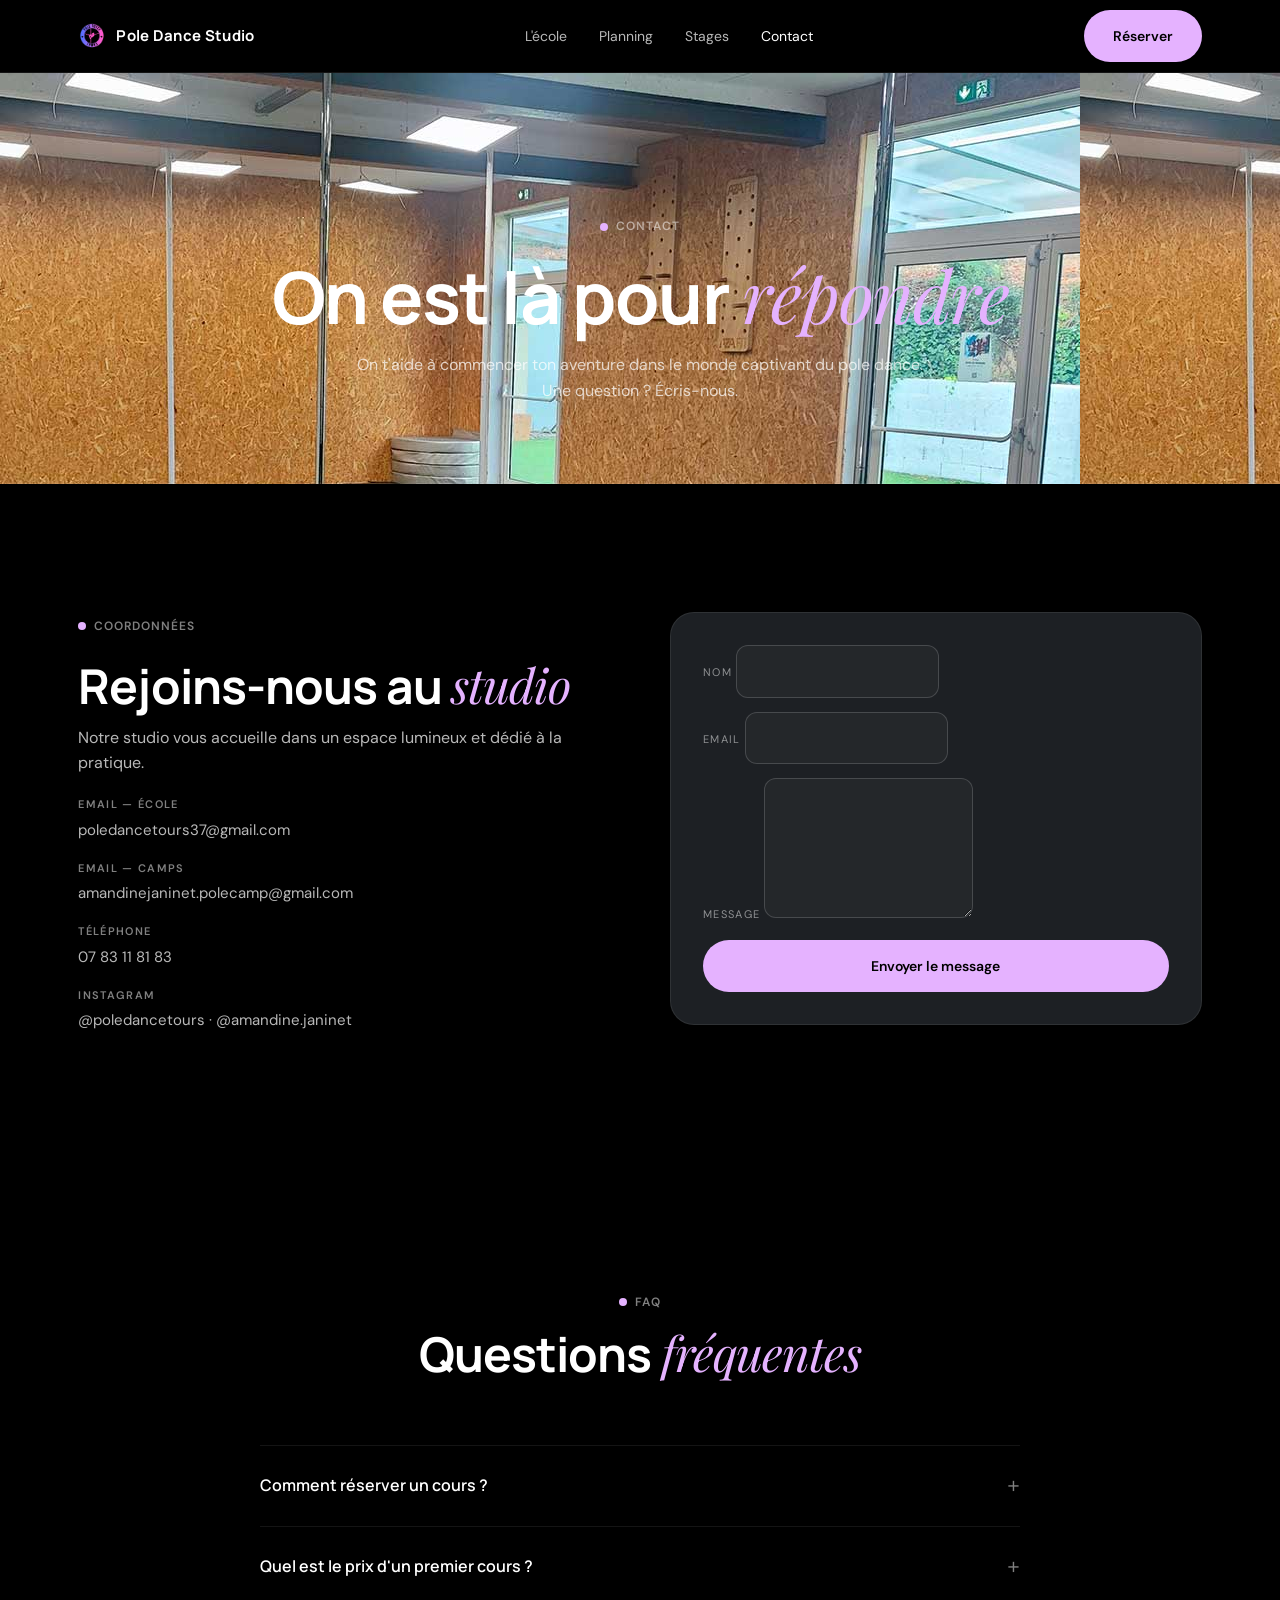
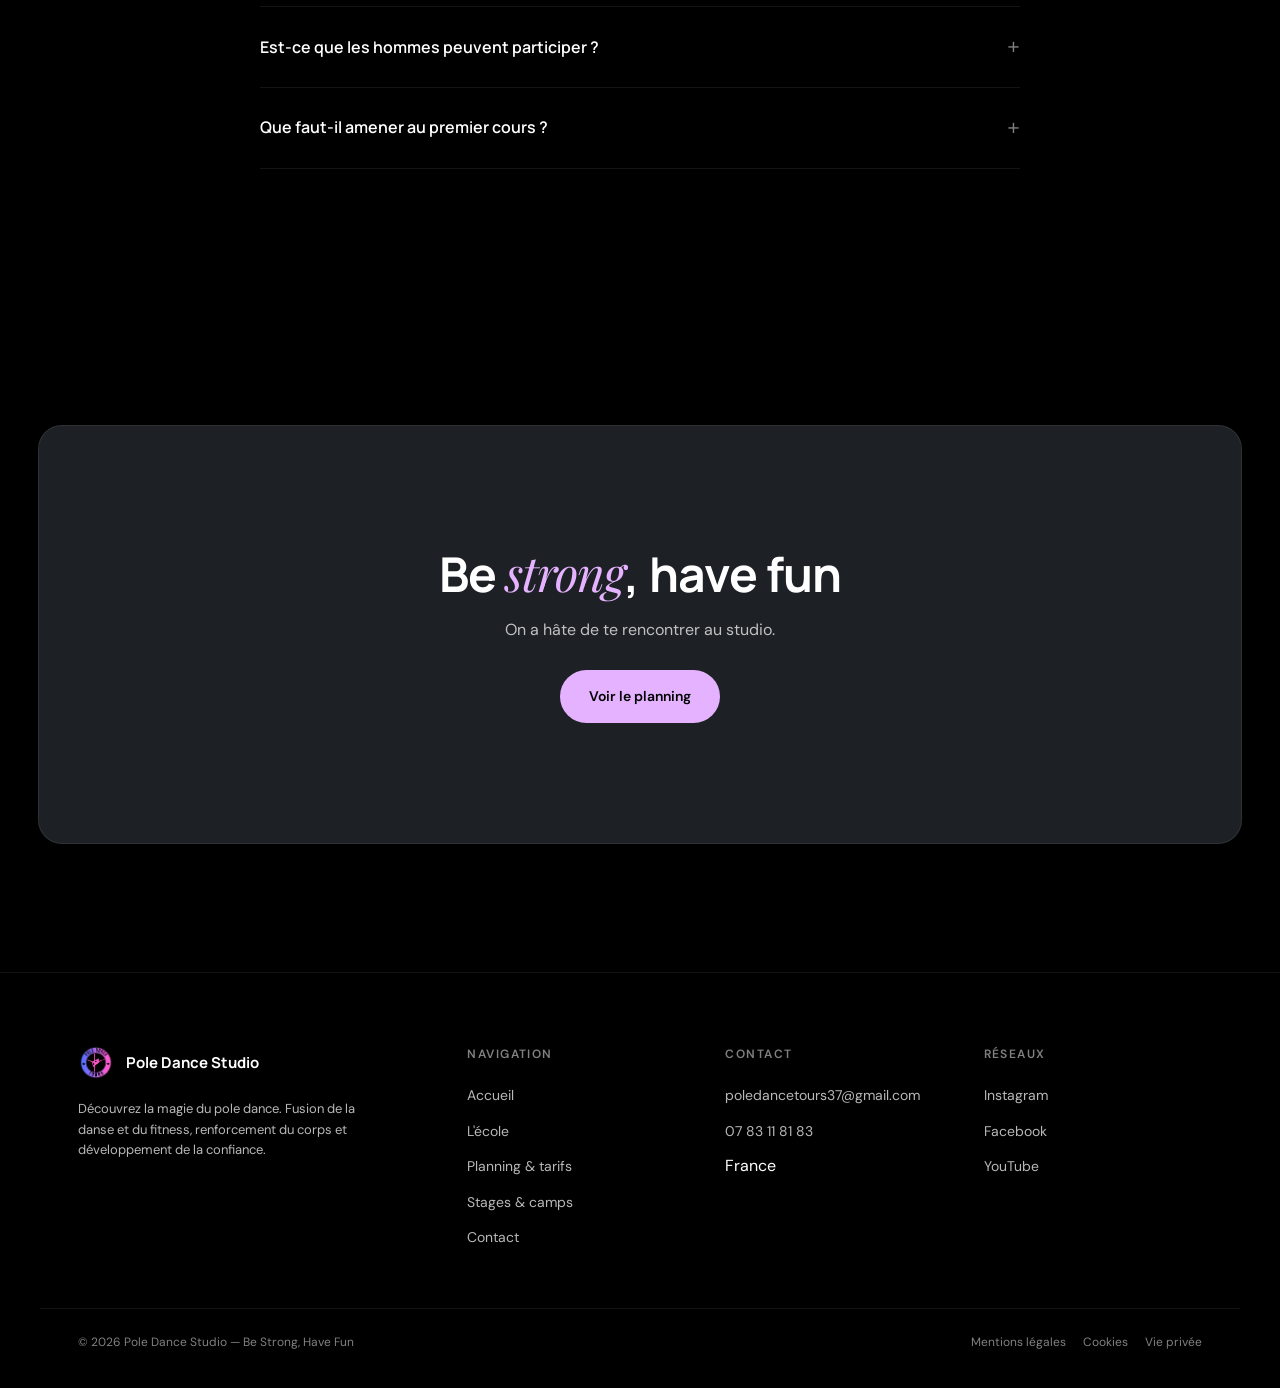
==== contact.html @ d52563ad "Maquette V2 Pole Dance Studio — structure template Pilates + palette sombre Structure et style inspi" ====
<!doctype html>
<html lang="fr">
<head>
  <meta charset="utf-8">
  <meta name="viewport" content="width=device-width, initial-scale=1">
  <title>Contact — Pole Dance Studio</title>
  <meta name="description" content="Contactez Pole Dance Studio : téléphone, email et formulaire pour commencer votre aventure pole dance.">
  <link rel="icon" href="assets/images/logo-square-300.png">
  <link rel="preconnect" href="https://fonts.googleapis.com">
  <link rel="preconnect" href="https://fonts.gstatic.com" crossorigin>
  <link rel="stylesheet" href="https://fonts.googleapis.com/css2?family=Manrope:wght@400;500;600;700;800&family=DM+Sans:ital,wght@0,400;0,500;0,700;1,400;1,700&family=Playfair+Display:ital,wght@0,400;0,700;1,400;1,700&display=swap">
  <link rel="stylesheet" href="assets/css/style.css">
</head>
<body>

  <div class="nav-wrap">
    <header class="nav">
      <a class="nav__logo" href="index.html">
        <img src="assets/images/logo-square-300.png" alt="" width="28" height="28">
        <span>Pole Dance Studio</span>
      </a>
      <nav class="nav__links" id="nav-links" aria-label="Navigation principale">
        <a href="ecole.html">L'école</a>
        <a href="planning.html">Planning</a>
        <a href="stages.html">Stages</a>
        <a href="contact.html" class="is-active">Contact</a>
      </nav>
      <div class="nav__cta">
        <a class="btn btn--primary" href="planning.html">Réserver</a>
        <button class="nav__burger" aria-label="Menu" aria-expanded="false" aria-controls="nav-links"><span aria-hidden="true"></span></button>
      </div>
    </header>
  </div>

  <!-- PAGE HERO -->
  <section class="page-hero" style="background-image: url('assets/images/studio-parc-beauregard.jpg')">
    <div class="page-hero__inner">
      <span class="eyebrow"><span class="dot" aria-hidden="true"></span> Contact</span>
      <h1>On est là pour <em>répondre</em></h1>
      <p>On t'aide à commencer ton aventure dans le monde captivant du pole dance. Une question ? Écris-nous.</p>
    </div>
  </section>

  <!-- CONTACT -->
  <section>
    <div class="container">
      <div class="contact-grid">
        <div class="contact-info">
          <span class="eyebrow"><span class="dot" aria-hidden="true"></span> Coordonnées</span>
          <h2 style="margin:20px 0 12px;">Rejoins-nous au <em>studio</em></h2>
          <p>Notre studio vous accueille dans un espace lumineux et dédié à la pratique.</p>
          <ul>
            <li>
              <div>
                <strong>Email — école</strong>
                <a href="mailto:poledancetours37@gmail.com">poledancetours37@gmail.com</a>
              </div>
            </li>
            <li>
              <div>
                <strong>Email — camps</strong>
                <a href="mailto:amandinejaninet.polecamp@gmail.com">amandinejaninet.polecamp@gmail.com</a>
              </div>
            </li>
            <li>
              <div>
                <strong>Téléphone</strong>
                <a href="tel:+33783118183">07 83 11 81 83</a>
              </div>
            </li>
            <li>
              <div>
                <strong>Instagram</strong>
                <a href="https://instagram.com/poledancetours" target="_blank" rel="noopener">@poledancetours</a> · <a href="https://instagram.com/amandine.janinet" target="_blank" rel="noopener">@amandine.janinet</a>
              </div>
            </li>
          </ul>
        </div>
        <form class="contact-form">
          <div>
            <label for="name">Nom</label>
            <input id="name" type="text" required>
          </div>
          <div>
            <label for="email">Email</label>
            <input id="email" type="email" required>
          </div>
          <div>
            <label for="message">Message</label>
            <textarea id="message" required></textarea>
          </div>
          <button type="submit" class="btn btn--primary">Envoyer le message</button>
        </form>
      </div>
    </div>
  </section>

  <!-- FAQ -->
  <section>
    <div class="container">
      <div class="section-head">
        <span class="eyebrow"><span class="dot" aria-hidden="true"></span> FAQ</span>
        <h2>Questions <em>fréquentes</em></h2>
      </div>
      <div class="faq-list">
        <div class="faq-item">
          <button class="faq-q">Comment réserver un cours ?</button>
          <div class="faq-a"><p>Les cours sont accessibles toute l'année sur réservation via notre plateforme en ligne. Crée un compte, choisis ton créneau et règle en ligne. Annulations 24h à l'avance.</p></div>
        </div>
        <div class="faq-item">
          <button class="faq-q">Quel est le prix d'un premier cours ?</button>
          <div class="faq-a"><p>Le premier cours est à 15 € — valable une seule fois. C'est le meilleur moyen de tester la pole dance avant de s'engager sur un abonnement.</p></div>
        </div>
        <div class="faq-item">
          <button class="faq-q">Est-ce que les hommes peuvent participer ?</button>
          <div class="faq-a"><p>Bien sûr ! La pole dance est ouverte à tous, indépendamment du genre, de l'âge ou du niveau sportif.</p></div>
        </div>
        <div class="faq-item">
          <button class="faq-q">Que faut-il amener au premier cours ?</button>
          <div class="faq-a"><p>Un short (pour l'adhérence à la barre), un t-shirt, une bouteille d'eau et de la motivation. Pas besoin d'équipement spécial.</p></div>
        </div>
      </div>
    </div>
  </section>

  <!-- CTA -->
  <section>
    <div class="cta-banner">
      <h2>Be <em>strong</em>, have fun</h2>
      <p>On a hâte de te rencontrer au studio.</p>
      <a class="btn btn--primary" href="planning.html">Voir le planning</a>
    </div>
  </section>

  <footer class="site-footer">
    <div class="footer-grid">
      <div class="footer__about">
        <div class="footer__brand">
          <img src="assets/images/logo-square-300.png" alt="" width="36" height="36" loading="lazy" decoding="async">
          <span>Pole Dance Studio</span>
        </div>
        <p>Découvrez la magie du pole dance. Fusion de la danse et du fitness, renforcement du corps et développement de la confiance.</p>
      </div>
      <div>
        <h4>Navigation</h4>
        <ul>
          <li><a href="index.html">Accueil</a></li>
          <li><a href="ecole.html">L'école</a></li>
          <li><a href="planning.html">Planning &amp; tarifs</a></li>
          <li><a href="stages.html">Stages &amp; camps</a></li>
          <li><a href="contact.html">Contact</a></li>
        </ul>
      </div>
      <div>
        <h4>Contact</h4>
        <ul>
          <li><a href="mailto:poledancetours37@gmail.com">poledancetours37@gmail.com</a></li>
          <li><a href="tel:+33783118183">07 83 11 81 83</a></li>
          <li>France</li>
        </ul>
      </div>
      <div>
        <h4>Réseaux</h4>
        <ul>
          <li><a href="https://instagram.com/poledancetours" target="_blank" rel="noopener">Instagram</a></li>
          <li><a href="#" target="_blank" rel="noopener">Facebook</a></li>
          <li><a href="#" target="_blank" rel="noopener">YouTube</a></li>
        </ul>
      </div>
    </div>
    <div class="footer__bottom">
      <span>© 2026 Pole Dance Studio — Be Strong, Have Fun</span>
      <div>
        <a href="#">Mentions légales</a>
        <a href="#">Cookies</a>
        <a href="#">Vie privée</a>
      </div>
    </div>
  </footer>

  <script src="assets/js/main.js"></script>
</body>
</html>
---- assets/css/style.css ----
/* ============================================================
   POLE DANCE STUDIO — V2
   Structure template Pilates (Framer) · Palette sombre V1
   Manrope display · DM Sans body · Playfair Display accents
   ============================================================ */

:root {
  /* Palette sombre V1 */
  --bg:             #000000;
  --surface-1:      #1d2024;
  --surface-2:      #13151a;
  --surface-3:      #272b31;
  --border:         rgba(255,255,255,0.08);
  --border-strong:  rgba(255,255,255,0.16);
  --text:           #ffffff;
  --text-muted:     rgba(255,255,255,0.72);
  --text-dim:       rgba(255,255,255,0.50);
  --accent:         #e5b2ff;
  --accent-hover:   #d08ef5;

  /* Typo */
  --font-display:   "Manrope", "DM Sans", system-ui, sans-serif;
  --font-body:      "DM Sans", system-ui, sans-serif;
  --font-accent:    "Playfair Display", Georgia, serif;

  /* Échelle */
  --h1:       clamp(2.5rem, 6vw, 4.5rem);
  --h2:       clamp(1.75rem, 4vw, 3rem);
  --h3:       1.25rem;
  --body:     1rem;
  --small:    0.875rem;
  --eyebrow:  0.75rem;

  /* Espacement */
  --section-y:  clamp(72px, 10vw, 140px);
  --container:  1200px;
  --gutter:     clamp(20px, 3vw, 40px);
  --radius:     24px;
  --radius-sm:  16px;
  --radius-xs:  12px;
  --radius-pill: 999px;
  --card-gap:   20px;
}

/* Reset */
*,*::before,*::after { box-sizing: border-box; }
html, body { margin:0; padding:0; background:var(--bg); color:var(--text); font-family:var(--font-body); font-size:16px; line-height:1.6; -webkit-font-smoothing:antialiased; overflow-x:hidden; }
img { max-width:100%; display:block; }
a { color:inherit; text-decoration:none; }
button { font:inherit; cursor:pointer; background:none; border:0; color:inherit; }
ul { list-style:none; padding:0; margin:0; }

/* ---------- Typo ---------- */
h1,h2,h3,h4 { font-family:var(--font-display); font-weight:700; letter-spacing:-0.02em; margin:0; color:var(--text); text-wrap:balance; }
h1 { font-size:var(--h1); line-height:1.05; }
h2 { font-size:var(--h2); line-height:1.1; }
h3 { font-size:var(--h3); line-height:1.3; }
p { color:var(--text-muted); margin:0 0 16px; }
em, .serif { font-family:var(--font-accent); font-style:italic; font-weight:400; color:var(--accent); }

/* ---------- Layout ---------- */
.container { max-width:var(--container); margin-inline:auto; padding-inline:var(--gutter); }
section { padding-block:var(--section-y); }

/* ---------- Buttons ---------- */
.btn {
  display:inline-flex; align-items:center; justify-content:center; gap:8px;
  padding:14px 28px; border-radius:var(--radius-pill); font-family:var(--font-body);
  font-size:var(--small); font-weight:600; min-height:48px; transition:all .25s ease;
  border:1px solid transparent; white-space:nowrap; cursor:pointer;
}
.btn--primary { background:var(--accent); color:#000; }
.btn--primary:hover { background:var(--accent-hover); transform:translateY(-1px); }
.btn--ghost { background:transparent; color:var(--text); border-color:var(--border-strong); }
.btn--ghost:hover { border-color:var(--text); background:rgba(255,255,255,.04); }
.btn--outline { background:transparent; color:var(--text); border:1px solid var(--text); }
.btn--outline:hover { background:var(--accent); color:#000; border-color:var(--accent); }

/* ---------- Eyebrow / badge ---------- */
.eyebrow {
  display:inline-flex; align-items:center; gap:8px;
  font-size:var(--eyebrow); font-weight:600; letter-spacing:.08em;
  text-transform:uppercase; color:var(--text-dim);
}
.eyebrow .dot { width:8px; height:8px; border-radius:50%; background:var(--accent); }

/* Star rating badge */
.stars { display:inline-flex; align-items:center; gap:6px; font-size:var(--small); color:var(--accent); }
.stars svg { width:18px; height:18px; fill:var(--accent); }
.stars span { color:var(--text-muted); font-size:13px; }

/* ---------- Header / Nav ---------- */
.nav-wrap {
  position:sticky; top:0; z-index:50;
  background:rgba(0,0,0,.7); backdrop-filter:blur(16px); -webkit-backdrop-filter:blur(16px);
  border-bottom:1px solid var(--border);
  padding-top:env(safe-area-inset-top);
}
.nav {
  max-width:var(--container); margin-inline:auto; padding:0 var(--gutter);
  height:72px; display:grid; grid-template-columns:auto 1fr auto;
  align-items:center; gap:24px;
}
.nav__logo { display:inline-flex; align-items:center; gap:10px; font-family:var(--font-display); font-weight:700; font-size:15px; letter-spacing:.02em; }
.nav__logo img { width:28px; height:28px; border-radius:8px; }
.nav__links { justify-self:center; display:flex; gap:32px; }
.nav__links a { font-size:14px; color:var(--text-muted); transition:color .2s; }
.nav__links a:hover,.nav__links a.is-active { color:var(--text); }
.nav__cta { justify-self:end; }
.nav__burger { display:none; width:44px; height:44px; border-radius:var(--radius-pill); border:1px solid var(--border-strong); align-items:center; justify-content:center; }
.nav__burger span,.nav__burger span::before,.nav__burger span::after { content:""; display:block; width:18px; height:2px; background:#fff; position:relative; }
.nav__burger span::before { position:absolute; top:-6px; }
.nav__burger span::after  { position:absolute; top:6px; }

/* ---------- Hero ---------- */
.hero { text-align:center; padding:clamp(48px,8vw,100px) var(--gutter) 0; }
.hero__badge { margin-bottom:20px; }
.hero h1 { max-width:16ch; margin:0 auto 18px; }
.hero h1 em { display:inline; }
.hero__lead { max-width:48ch; margin:0 auto 28px; font-size:1.05rem; color:var(--text-muted); }
.hero__images {
  display:grid; grid-template-columns:repeat(4,1fr); gap:var(--card-gap);
  max-width:var(--container); margin:clamp(32px,5vw,64px) auto 0; padding-inline:var(--gutter);
}
.hero__img {
  border-radius:var(--radius); overflow:hidden; border:1px solid var(--border);
  aspect-ratio:4/3;
}
.hero__img img { width:100%; height:100%; object-fit:cover; }

/* ---------- Section head (centered) ---------- */
.section-head { text-align:center; max-width:640px; margin:0 auto clamp(36px,5vw,64px); }
.section-head .eyebrow { margin-bottom:14px; }
.section-head h2 { margin-bottom:12px; }
.section-head p { margin-bottom:0; }

/* ---------- Instructors (3 cards) ---------- */
.instructors { display:grid; grid-template-columns:repeat(3,1fr); gap:var(--card-gap); }
.instructor-card {
  background:var(--surface-1); border:1px solid var(--border); border-radius:var(--radius);
  overflow:hidden; transition:border-color .3s, transform .3s;
}
.instructor-card:hover { border-color:var(--border-strong); transform:translateY(-4px); }
.instructor-card__img { aspect-ratio:4/5; background:var(--surface-2) center/cover no-repeat; }
.instructor-card__img img { width:100%; height:100%; object-fit:cover; }
.instructor-card__body { padding:24px; }
.instructor-card h3 { margin-bottom:4px; }
.instructor-card .role { font-size:13px; color:var(--text-dim); letter-spacing:.06em; text-transform:uppercase; }
.instructor-card p { margin-top:12px; font-size:var(--small); }

/* ---------- Class types (2x2 grid) ---------- */
.classes-grid { display:grid; grid-template-columns:repeat(2,1fr); gap:var(--card-gap); }
.class-card {
  display:grid; grid-template-columns:1fr 1fr; gap:0;
  background:var(--surface-1); border:1px solid var(--border); border-radius:var(--radius);
  overflow:hidden; transition:border-color .3s, transform .3s;
}
.class-card:hover { border-color:var(--border-strong); transform:translateY(-3px); }
.class-card__img { aspect-ratio:1/1; }
.class-card__img img { width:100%; height:100%; object-fit:cover; }
.class-card__body { padding:28px; display:flex; flex-direction:column; justify-content:center; gap:10px; }
.class-card h3 { font-size:1.15rem; }
.class-card p { font-size:var(--small); margin:0; }

/* ---------- Schedule (table) ---------- */
.schedule-table {
  width:100%; border-collapse:separate; border-spacing:0;
  background:var(--surface-1); border:1px solid var(--border); border-radius:var(--radius);
  overflow:hidden;
}
.schedule-table thead th {
  padding:18px 16px; font-family:var(--font-display); font-weight:600; font-size:13px;
  letter-spacing:.08em; text-transform:uppercase; color:var(--text-dim);
  border-bottom:1px solid var(--border); text-align:left;
}
.schedule-table tbody td {
  padding:18px 16px; font-size:var(--small); color:var(--text-muted);
  border-bottom:1px solid var(--border); vertical-align:top;
}
.schedule-table tbody tr:last-child td { border-bottom:0; }
.schedule-table .class-name { font-weight:600; color:var(--text); display:block; margin-bottom:2px; }
.schedule-table .class-meta { font-size:12px; color:var(--text-dim); }

/* ---------- Pricing (3 cards) ---------- */
.pricing-grid { display:grid; grid-template-columns:repeat(3,1fr); gap:var(--card-gap); }
.price-card {
  background:var(--surface-1); border:1px solid var(--border); border-radius:var(--radius);
  padding:36px 28px; display:flex; flex-direction:column; gap:16px;
  transition:border-color .3s, transform .3s;
}
.price-card:hover { border-color:var(--border-strong); transform:translateY(-3px); }
.price-card--featured { border-color:var(--accent); background:linear-gradient(180deg, rgba(229,178,255,.1), var(--surface-1)); }
.price-card__badge {
  display:inline-block; padding:4px 12px; border-radius:var(--radius-pill);
  background:var(--accent); color:#000; font-size:11px; font-weight:700;
  letter-spacing:.06em; text-transform:uppercase; align-self:flex-start;
}
.price-card__label { font-size:12px; letter-spacing:.1em; text-transform:uppercase; color:var(--text-dim); }
.price-card h3 { font-size:1.15rem; }
.price-card__price { font-family:var(--font-display); font-size:clamp(2.5rem,5vw,3.5rem); font-weight:700; line-height:1; letter-spacing:-.02em; }
.price-card__price small { font-size:.4em; color:var(--text-dim); font-weight:400; vertical-align:baseline; margin-left:4px; }
.price-card p { font-size:var(--small); margin:0; }

/* ---------- Testimonials (horizontal scroll) ---------- */
.testimonials-track {
  display:flex; gap:var(--card-gap); overflow-x:auto; scroll-snap-type:x mandatory;
  padding-bottom:12px; -webkit-overflow-scrolling:touch; scrollbar-width:none;
}
.testimonials-track::-webkit-scrollbar { display:none; }
.testimonial {
  flex:0 0 clamp(300px,38vw,420px); scroll-snap-align:start;
  background:var(--surface-1); border:1px solid var(--border); border-radius:var(--radius);
  padding:32px; display:flex; flex-direction:column; gap:20px;
}
.testimonial__stars { color:var(--accent); font-size:18px; letter-spacing:2px; }
.testimonial__quote { font-size:var(--small); line-height:1.65; color:var(--text); flex:1; }
.testimonial__author { display:flex; align-items:center; gap:12px; padding-top:16px; border-top:1px solid var(--border); }
.testimonial__avatar { width:44px; height:44px; border-radius:50%; background:var(--surface-2); border:1px solid var(--border); display:flex; align-items:center; justify-content:center; font-family:var(--font-body); font-weight:700; font-style:italic; color:var(--accent); font-size:16px; flex-shrink:0; }
.testimonial__name { font-weight:600; font-size:14px; }
.testimonial__role { font-size:12px; color:var(--text-dim); }

/* ---------- Studio features (3-col) ---------- */
.studio-grid { display:grid; grid-template-columns:repeat(3,1fr); gap:var(--card-gap); }
.studio-card {
  background:var(--surface-1); border:1px solid var(--border); border-radius:var(--radius);
  overflow:hidden; transition:border-color .3s, transform .3s;
}
.studio-card:hover { border-color:var(--border-strong); transform:translateY(-3px); }
.studio-card__img { aspect-ratio:16/10; }
.studio-card__img img { width:100%; height:100%; object-fit:cover; }
.studio-card__body { padding:24px; }
.studio-card h3 { margin-bottom:8px; }
.studio-card p { font-size:var(--small); margin:0; }

/* ---------- FAQ accordion ---------- */
.faq-list { max-width:760px; margin-inline:auto; display:grid; gap:0; }
.faq-item { border-bottom:1px solid var(--border); }
.faq-item:first-child { border-top:1px solid var(--border); }
.faq-q {
  width:100%; display:flex; justify-content:space-between; align-items:center; gap:16px;
  padding:22px 0; font-family:var(--font-display); font-weight:600; font-size:1rem;
  color:var(--text); text-align:left; cursor:pointer; background:transparent; border:0;
}
.faq-q::after { content:"+"; font-size:1.4rem; font-weight:400; color:var(--text-dim); transition:transform .3s; flex-shrink:0; }
.faq-item.is-open .faq-q::after { content:"−"; }
.faq-a {
  max-height:0; overflow:hidden; transition:max-height .35s ease, padding .35s ease;
  padding:0 0;
}
.faq-a p { font-size:var(--small); color:var(--text-muted); padding-bottom:22px; margin:0; }
.faq-item.is-open .faq-a { max-height:300px; }

/* ---------- CTA banner ---------- */
.cta-banner {
  text-align:center; padding:clamp(64px,10vw,120px) var(--gutter);
  background:var(--surface-1); border-radius:var(--radius); border:1px solid var(--border);
  margin-inline:var(--gutter);
}
.cta-banner h2 { margin-bottom:16px; }
.cta-banner p { max-width:48ch; margin:0 auto 28px; }

/* ---------- Footer ---------- */
.site-footer { border-top:1px solid var(--border); padding:72px 0 36px; background:var(--bg); }
.footer-grid {
  max-width:var(--container); margin-inline:auto; padding-inline:var(--gutter);
  display:grid; grid-template-columns:1.6fr repeat(3,1fr); gap:40px; margin-bottom:48px;
}
.footer-grid h4 { font-family:var(--font-body); font-size:12px; font-weight:600; letter-spacing:.12em; text-transform:uppercase; color:var(--text-dim); margin:0 0 18px; }
.footer-grid li { margin-bottom:10px; }
.footer-grid a { font-size:14px; color:var(--text-muted); }
.footer-grid a:hover { color:var(--accent); }
.footer__brand { display:flex; align-items:center; gap:12px; margin-bottom:18px; font-family:var(--font-display); font-weight:700; font-size:15px; }
.footer__brand img { width:36px; height:36px; border-radius:10px; }
.footer__about p { font-size:13px; max-width:34ch; }
.footer__bottom {
  max-width:var(--container); margin-inline:auto; padding:24px var(--gutter) 0;
  border-top:1px solid var(--border); display:flex; justify-content:space-between;
  font-size:12px; color:var(--text-dim); flex-wrap:wrap; gap:12px;
}
.footer__bottom a { color:var(--text-dim); margin-left:14px; }
.footer__bottom a:hover { color:var(--text); }

/* ---------- Page hero (inner pages) ---------- */
.page-hero {
  text-align:center; padding:140px var(--gutter) 80px;
  border-bottom:1px solid var(--border);
  background:radial-gradient(ellipse 60% 50% at 50% 0%, rgba(229,178,255,.12), transparent 70%), var(--bg);
}
.page-hero .eyebrow { margin-bottom:20px; }
.page-hero h1 { max-width:18ch; margin:0 auto 18px; }
.page-hero p { max-width:52ch; margin:0 auto; }

/* ---------- Split (2-col text+image) ---------- */
.split { display:grid; grid-template-columns:1fr 1fr; gap:clamp(32px,5vw,72px); align-items:center; }
.split__visual { border-radius:var(--radius); overflow:hidden; border:1px solid var(--border); aspect-ratio:3/4; }
.split__visual img { width:100%; height:100%; object-fit:cover; }
.split__content .eyebrow { margin-bottom:16px; }
.split__content h2 { margin-bottom:20px; }
.split__content p { margin-bottom:14px; }

.chip-list { display:flex; flex-wrap:wrap; gap:8px; margin:24px 0 28px; }
.chip { padding:8px 16px; border:1px solid var(--border-strong); border-radius:var(--radius-pill); font-size:13px; color:var(--text-muted); }

/* ---------- Contact ---------- */
.contact-grid { display:grid; grid-template-columns:1fr 1fr; gap:clamp(32px,5vw,60px); align-items:start; }
.contact-info ul { display:grid; gap:18px; margin-top:20px; }
.contact-info li { font-size:15px; color:var(--text-muted); }
.contact-info strong { display:block; font-size:11px; letter-spacing:.12em; text-transform:uppercase; color:var(--text-dim); margin-bottom:4px; font-weight:600; }
.contact-form { display:grid; gap:14px; background:var(--surface-1); border:1px solid var(--border); border-radius:var(--radius); padding:32px; }
.contact-form label { font-size:11px; letter-spacing:.12em; text-transform:uppercase; color:var(--text-dim); }
.contact-form input,.contact-form textarea { background:rgba(255,255,255,.03); border:1px solid var(--border-strong); border-radius:var(--radius-xs); padding:14px 16px; color:#fff; font:inherit; font-size:14px; outline:none; transition:border-color .2s; min-height:48px; }
.contact-form textarea { min-height:140px; resize:vertical; }
.contact-form input:focus,.contact-form textarea:focus { border-color:var(--accent); }

/* ---------- News tiles ---------- */
.news-grid { display:grid; grid-template-columns:repeat(3,1fr); gap:14px; }
.news-tile { aspect-ratio:1; background:var(--surface-1) center/cover no-repeat; border:1px solid var(--border); border-radius:var(--radius-sm); transition:transform .3s; }
.news-tile:hover { transform:scale(1.02); }

/* ---------- Stages panels ---------- */
.panels { display:grid; grid-template-columns:1fr 1fr; gap:var(--card-gap); }
.panel { background:var(--surface-1); border:1px solid var(--border); border-radius:var(--radius); padding:40px; min-height:460px; display:flex; flex-direction:column; gap:16px; }
.panel h2 { font-size:clamp(1.5rem,2.8vw,2.25rem); }
.panel--image { background-size:cover; background-position:center; position:relative; isolation:isolate; justify-content:flex-end; }
.panel--image::before { content:""; position:absolute; inset:0; background:linear-gradient(180deg,rgba(0,0,0,.3) 0%,rgba(0,0,0,.55) 45%,rgba(0,0,0,.95) 80%); z-index:-1; }

/* ---------- Schedule image block ---------- */
.schedule-img { border:1px solid var(--border); border-radius:var(--radius); overflow:hidden; background:var(--surface-1); }
.schedule-img img { width:100%; display:block; }

/* ---------- Accessibility ---------- */
:focus-visible { outline:2px solid var(--accent); outline-offset:3px; border-radius:4px; }
.btn:focus-visible { outline-offset:3px; }
@media (prefers-reduced-motion:reduce) {
  *,*::before,*::after { animation-duration:.01ms!important; animation-iteration-count:1!important; transition-duration:.01ms!important; }
}

/* ---------- Responsive ---------- */
@media (max-width:1200px) {
  .hero__images { grid-template-columns:repeat(2,1fr); }
  .instructors,.studio-grid { grid-template-columns:repeat(2,1fr); }
  .pricing-grid { grid-template-columns:repeat(2,1fr); }
  .footer-grid { grid-template-columns:1fr 1fr; }
}
@media (max-width:900px) {
  .nav__links { display:none; position:fixed; top:72px; left:12px; right:12px; flex-direction:column; padding:18px; background:rgba(0,0,0,.95); backdrop-filter:blur(14px); border:1px solid var(--border); border-radius:18px; z-index:40; gap:4px; }
  .nav__links.is-open { display:flex; }
  .nav__links a { text-align:center; padding:12px; }
  .nav__burger { display:inline-flex; }
  .nav__cta .btn { display:none; }
  .nav { grid-template-columns:auto 1fr; height:64px; }
  .split,.contact-grid,.panels { grid-template-columns:1fr; }
  .classes-grid { grid-template-columns:1fr; }
  .class-card { grid-template-columns:1fr 1fr; }
  .hero__images { grid-template-columns:repeat(2,1fr); }
  .schedule-table { font-size:13px; }
  .schedule-table thead th,.schedule-table tbody td { padding:14px 10px; }
}
@media (max-width:640px) {
  .hero__images { grid-template-columns:1fr 1fr; }
  .hero__images .hero__img:nth-child(n+3) { display:none; }
  .instructors,.studio-grid,.pricing-grid,.news-grid { grid-template-columns:1fr; }
  .class-card { grid-template-columns:1fr; }
  .class-card__img { aspect-ratio:16/9; }
  .footer-grid { grid-template-columns:1fr; }
  .footer__bottom { flex-direction:column; }
  .testimonial { flex:0 0 85vw; }
  .schedule-table { display:block; overflow-x:auto; }
  .cta-banner { margin-inline:0; border-radius:0; }
  .panel { padding:28px; min-height:380px; }
}
@media (max-width:480px) {
  .hero__images { grid-template-columns:1fr; }
  .hero__images .hero__img:nth-child(n+2) { display:none; }
}
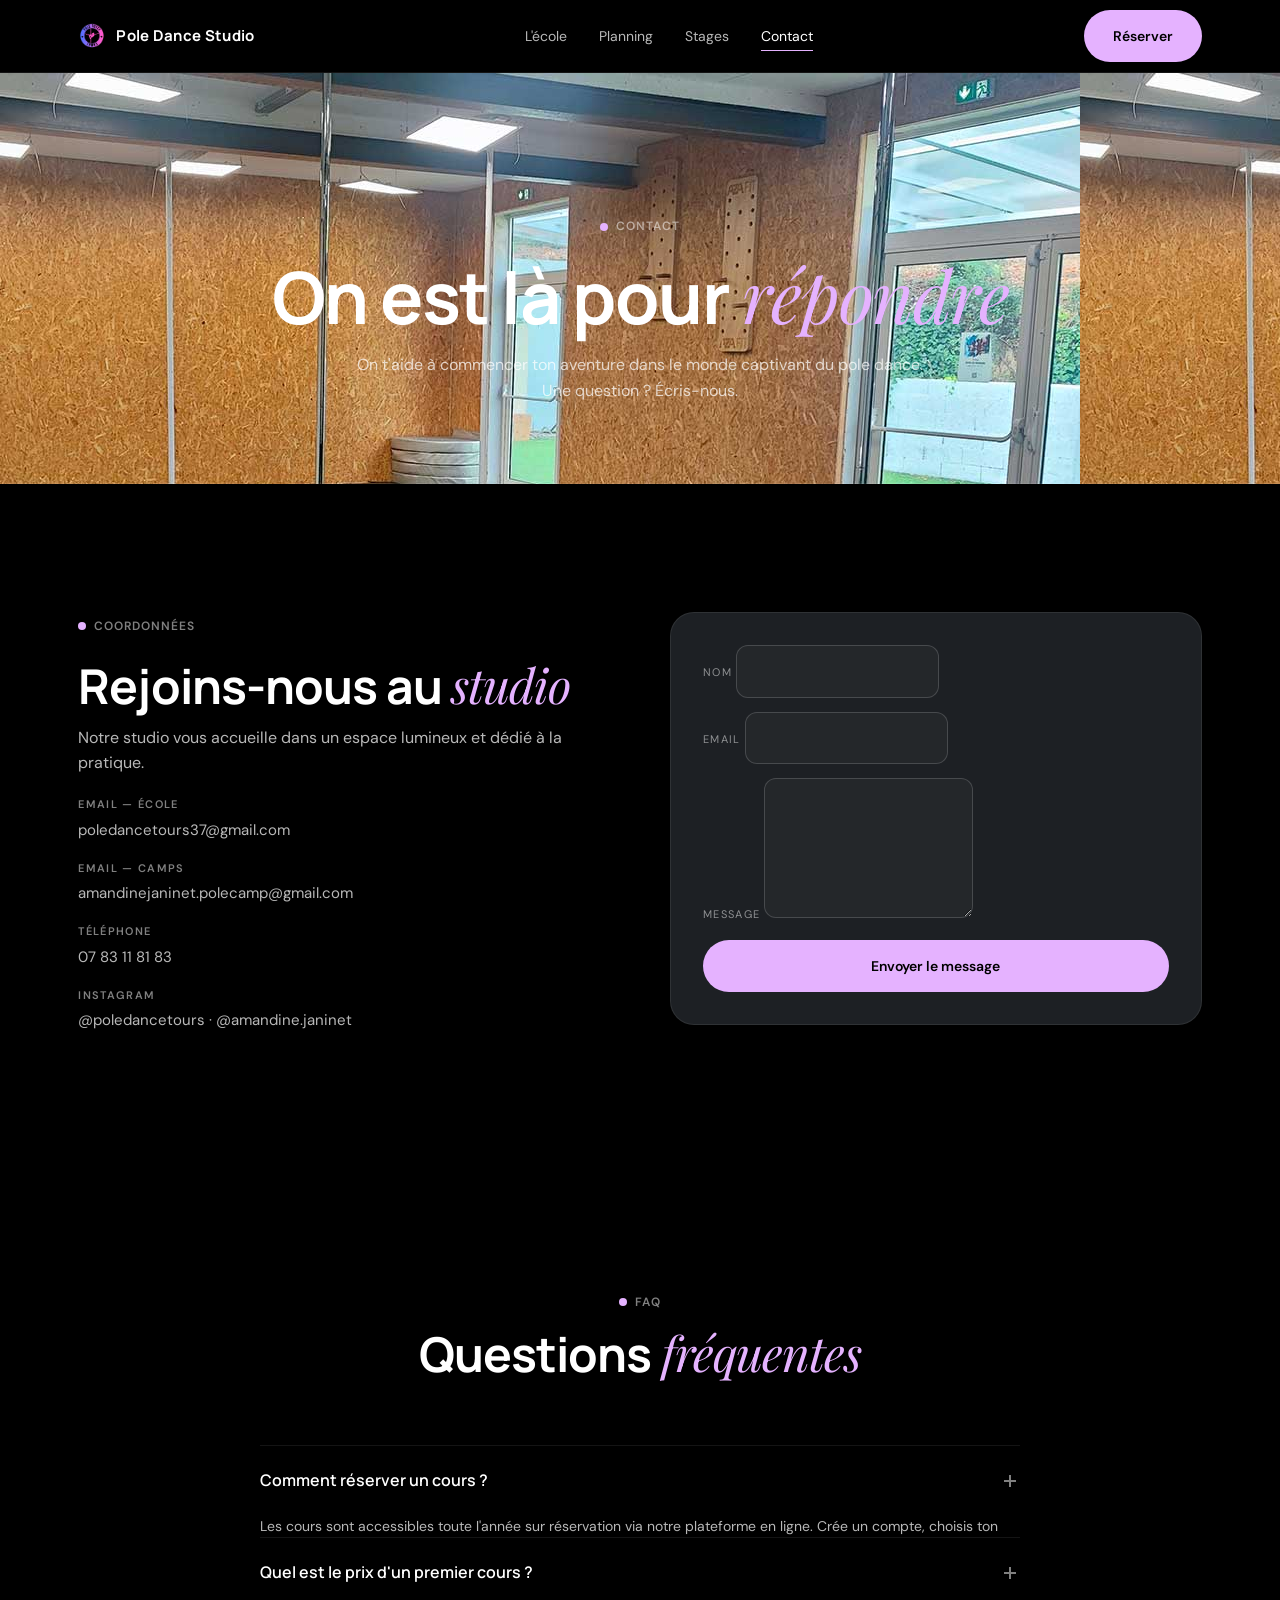
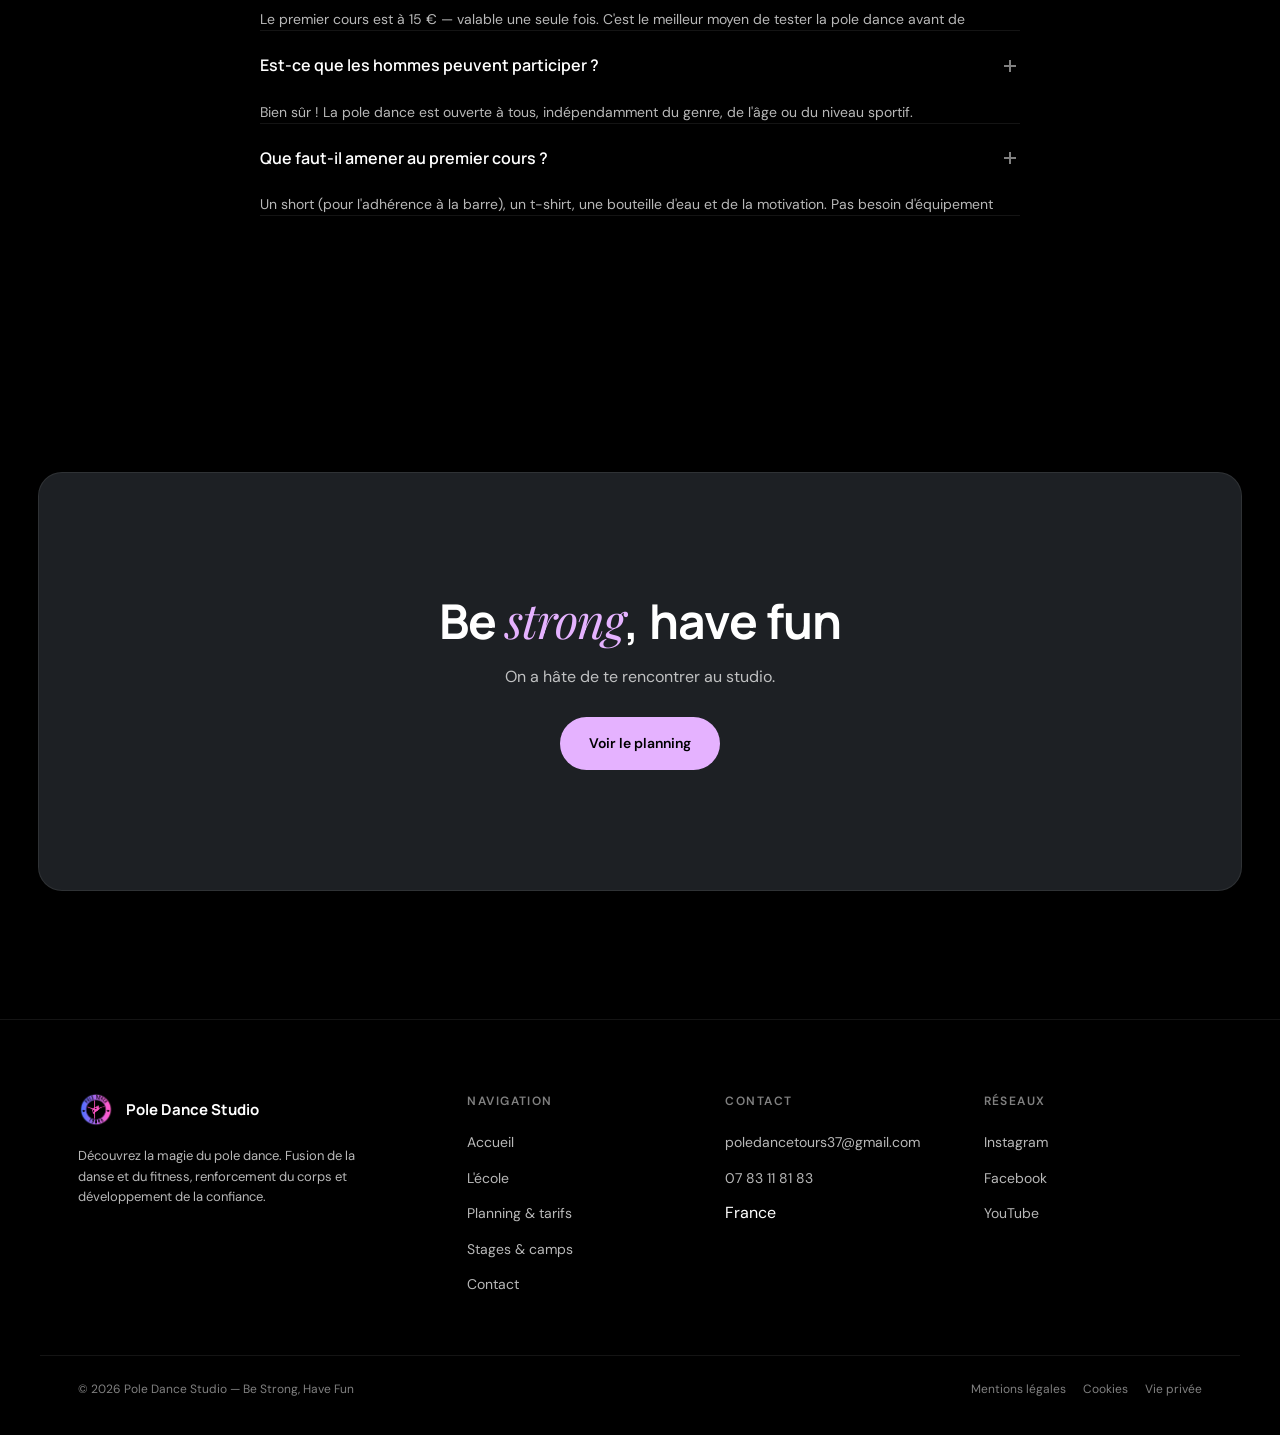
==== commit f84e34ee: "feat: ameliorations maquette v2 — animations, hero 3 images, planning table, studio gallery, map Sel" ====
--- a/contact.html
+++ b/contact.html
@@ -35,9 +35,9 @@
   <!-- PAGE HERO -->
   <section class="page-hero" style="background-image: url('assets/images/studio-parc-beauregard.jpg')">
     <div class="page-hero__inner">
-      <span class="eyebrow"><span class="dot" aria-hidden="true"></span> Contact</span>
-      <h1>On est là pour <em>répondre</em></h1>
-      <p>On t'aide à commencer ton aventure dans le monde captivant du pole dance. Une question ? Écris-nous.</p>
+      <span class="eyebrow" data-reveal="fade-up"><span class="dot" aria-hidden="true"></span> Contact</span>
+      <h1 data-reveal="fade-up" data-reveal-delay="80">On est là pour <em>répondre</em></h1>
+      <p data-reveal="fade-up" data-reveal-delay="160">On t'aide à commencer ton aventure dans le monde captivant du pole dance. Une question ? Écris-nous.</p>
     </div>
   </section>
 
@@ -45,7 +45,7 @@
   <section>
     <div class="container">
       <div class="contact-grid">
-        <div class="contact-info">
+        <div class="contact-info" data-reveal="slide-left">
           <span class="eyebrow"><span class="dot" aria-hidden="true"></span> Coordonnées</span>
           <h2 style="margin:20px 0 12px;">Rejoins-nous au <em>studio</em></h2>
           <p>Notre studio vous accueille dans un espace lumineux et dédié à la pratique.</p>
@@ -76,7 +76,7 @@
             </li>
           </ul>
         </div>
-        <form class="contact-form">
+        <form class="contact-form" data-reveal="slide-right">
           <div>
             <label for="name">Nom</label>
             <input id="name" type="text" required>
@@ -99,23 +99,23 @@
   <section>
     <div class="container">
       <div class="section-head">
-        <span class="eyebrow"><span class="dot" aria-hidden="true"></span> FAQ</span>
-        <h2>Questions <em>fréquentes</em></h2>
+        <span class="eyebrow" data-reveal="fade-up"><span class="dot" aria-hidden="true"></span> FAQ</span>
+        <h2 data-reveal="fade-up" data-reveal-delay="80">Questions <em>fréquentes</em></h2>
       </div>
       <div class="faq-list">
-        <div class="faq-item">
+        <div class="faq-item" data-reveal="fade-up">
           <button class="faq-q">Comment réserver un cours ?</button>
           <div class="faq-a"><p>Les cours sont accessibles toute l'année sur réservation via notre plateforme en ligne. Crée un compte, choisis ton créneau et règle en ligne. Annulations 24h à l'avance.</p></div>
         </div>
-        <div class="faq-item">
+        <div class="faq-item" data-reveal="fade-up" data-reveal-delay="50">
           <button class="faq-q">Quel est le prix d'un premier cours ?</button>
           <div class="faq-a"><p>Le premier cours est à 15 € — valable une seule fois. C'est le meilleur moyen de tester la pole dance avant de s'engager sur un abonnement.</p></div>
         </div>
-        <div class="faq-item">
+        <div class="faq-item" data-reveal="fade-up" data-reveal-delay="100">
           <button class="faq-q">Est-ce que les hommes peuvent participer ?</button>
           <div class="faq-a"><p>Bien sûr ! La pole dance est ouverte à tous, indépendamment du genre, de l'âge ou du niveau sportif.</p></div>
         </div>
-        <div class="faq-item">
+        <div class="faq-item" data-reveal="fade-up" data-reveal-delay="150">
           <button class="faq-q">Que faut-il amener au premier cours ?</button>
           <div class="faq-a"><p>Un short (pour l'adhérence à la barre), un t-shirt, une bouteille d'eau et de la motivation. Pas besoin d'équipement spécial.</p></div>
         </div>
@@ -125,14 +125,14 @@
 
   <!-- CTA -->
   <section>
-    <div class="cta-banner">
+    <div class="cta-banner" data-reveal="fade-up">
       <h2>Be <em>strong</em>, have fun</h2>
       <p>On a hâte de te rencontrer au studio.</p>
       <a class="btn btn--primary" href="planning.html">Voir le planning</a>
     </div>
   </section>
 
-  <footer class="site-footer">
+  <footer class="site-footer" data-reveal="fade-in">
     <div class="footer-grid">
       <div class="footer__about">
         <div class="footer__brand">
--- a/assets/css/style.css
+++ b/assets/css/style.css
@@ -112,21 +112,37 @@
 .nav__burger span::before { position:absolute; top:-6px; }
 .nav__burger span::after  { position:absolute; top:6px; }
 
+/* ---------- Nav link underline ---------- */
+.nav__links a { position:relative; }
+.nav__links a::after {
+  content:""; position:absolute; left:0; bottom:-4px; width:0; height:1.5px;
+  background:var(--accent); transition:width .25s ease;
+}
+.nav__links a:hover::after, .nav__links a.is-active::after { width:100%; }
+
+/* Nav shrink on scroll */
+.nav-wrap.is-scrolled { background:rgba(0,0,0,.88); }
+.nav-wrap.is-scrolled .nav { height:56px; }
+
 /* ---------- Hero ---------- */
 .hero { text-align:center; padding:clamp(48px,8vw,100px) var(--gutter) 0; }
 .hero__badge { margin-bottom:20px; }
-.hero h1 { max-width:16ch; margin:0 auto 18px; }
+.hero h1 { max-width:18ch; margin:0 auto 18px; }
 .hero h1 em { display:inline; }
 .hero__lead { max-width:48ch; margin:0 auto 28px; font-size:1.05rem; color:var(--text-muted); }
 .hero__images {
-  display:grid; grid-template-columns:repeat(4,1fr); gap:var(--card-gap);
-  max-width:var(--container); margin:clamp(32px,5vw,64px) auto 0; padding-inline:var(--gutter);
+  display:flex; justify-content:center; align-items:flex-end; gap:clamp(16px,2.5vw,32px);
+  max-width:960px; margin:clamp(32px,5vw,64px) auto 0; padding-inline:var(--gutter);
+  perspective:800px;
 }
 .hero__img {
   border-radius:var(--radius); overflow:hidden; border:1px solid var(--border);
-  aspect-ratio:4/3;
-}
-.hero__img img { width:100%; height:100%; object-fit:cover; }
+  flex:0 0 30%; max-width:300px;
+}
+.hero__img--center { flex:0 0 36%; max-width:380px; transform:translateY(-12px); z-index:2; }
+.hero__img--left { transform:rotate(-5deg) translateY(8px); }
+.hero__img--right { transform:rotate(5deg) translateY(8px); }
+.hero__img img { width:100%; aspect-ratio:4/5; object-fit:cover; display:block; }
 
 /* ---------- Section head (centered) ---------- */
 .section-head { text-align:center; max-width:640px; margin:0 auto clamp(36px,5vw,64px); }
@@ -157,7 +173,8 @@
 }
 .class-card:hover { border-color:var(--border-strong); transform:translateY(-3px); }
 .class-card__img { aspect-ratio:1/1; }
-.class-card__img img { width:100%; height:100%; object-fit:cover; }
+.class-card__img img { width:100%; height:100%; object-fit:cover; transition:transform .6s ease; }
+.class-card:hover .class-card__img img { transform:scale(1.05); }
 .class-card__body { padding:28px; display:flex; flex-direction:column; justify-content:center; gap:10px; }
 .class-card h3 { font-size:1.15rem; }
 .class-card p { font-size:var(--small); margin:0; }
@@ -241,14 +258,9 @@
   padding:22px 0; font-family:var(--font-display); font-weight:600; font-size:1rem;
   color:var(--text); text-align:left; cursor:pointer; background:transparent; border:0;
 }
-.faq-q::after { content:"+"; font-size:1.4rem; font-weight:400; color:var(--text-dim); transition:transform .3s; flex-shrink:0; }
-.faq-item.is-open .faq-q::after { content:"−"; }
-.faq-a {
-  max-height:0; overflow:hidden; transition:max-height .35s ease, padding .35s ease;
-  padding:0 0;
-}
+/* base ::after overridden below with SVG mask */
+/* old max-height approach replaced by grid-template-rows below */
 .faq-a p { font-size:var(--small); color:var(--text-muted); padding-bottom:22px; margin:0; }
-.faq-item.is-open .faq-a { max-height:300px; }
 
 /* ---------- CTA banner ---------- */
 .cta-banner {
@@ -324,52 +336,173 @@
 .panel--image { background-size:cover; background-position:center; position:relative; isolation:isolate; justify-content:flex-end; }
 .panel--image::before { content:""; position:absolute; inset:0; background:linear-gradient(180deg,rgba(0,0,0,.3) 0%,rgba(0,0,0,.55) 45%,rgba(0,0,0,.95) 80%); z-index:-1; }
 
-/* ---------- Schedule image block ---------- */
+/* ---------- Schedule image block (fallback) ---------- */
 .schedule-img { border:1px solid var(--border); border-radius:var(--radius); overflow:hidden; background:var(--surface-1); }
 .schedule-img img { width:100%; display:block; }
+
+/* ---------- Schedule structured (by day) ---------- */
+.schedule { display:grid; gap:28px; }
+.schedule__day-title {
+  font-family:var(--font-display); font-size:1rem; font-weight:700;
+  letter-spacing:.06em; text-transform:uppercase; color:var(--accent);
+  padding-bottom:12px; border-bottom:1px solid var(--border); margin-bottom:0;
+}
+.schedule-table { border-radius:0; border:0; background:transparent; }
+.schedule-table tbody td { border-bottom-color:var(--border); }
+.schedule-table tbody tr:last-child td { border-bottom:0; }
+
+/* ---------- Section divider ---------- */
+.section-divider {
+  display:flex; justify-content:center; padding:clamp(24px,4vw,40px) 0;
+}
+.section-divider svg { width:40px; height:40px; color:var(--accent); }
+
+/* ---------- Pricing — featured scale + CTA ---------- */
+.price-card { position:relative; }
+.price-card .btn { margin-top:auto; }
+.price-card--featured {
+  transform:scale(1.03);
+  box-shadow:0 20px 60px -20px rgba(229,178,255,.2);
+}
+.price-card--featured:hover { transform:scale(1.05); }
+.price-card__icon { margin-bottom:4px; color:var(--accent); }
+.price-card__icon svg { width:32px; height:32px; }
+
+/* ---------- Testimonials slider nav ---------- */
+.testimonials-wrap { position:relative; }
+.testimonials-nav {
+  display:flex; align-items:center; justify-content:center; gap:16px;
+  margin-top:24px;
+}
+.testimonials-nav button {
+  width:44px; height:44px; border-radius:50%;
+  border:1px solid var(--border-strong); background:transparent;
+  color:var(--text); display:inline-flex; align-items:center; justify-content:center;
+  font-size:18px; transition:all .2s ease;
+}
+.testimonials-nav button:hover { border-color:var(--text); background:rgba(255,255,255,.05); }
+.testimonials-nav button:disabled { opacity:.3; cursor:default; }
+.testimonials-nav .slider-index { font-size:13px; color:var(--text-dim); min-width:40px; text-align:center; }
+
+/* ---------- Studio features (text only) + gallery ---------- */
+.studio-features { display:grid; grid-template-columns:repeat(3,1fr); gap:var(--card-gap); margin-bottom:clamp(32px,5vw,56px); }
+.studio-feature { text-align:center; padding:24px 16px; }
+.studio-feature__icon { margin-bottom:14px; color:var(--accent); }
+.studio-feature__icon svg { width:44px; height:44px; margin-inline:auto; }
+.studio-feature h3 { margin-bottom:8px; }
+.studio-feature p { font-size:var(--small); margin:0; }
+
+.studio-gallery {
+  display:grid; grid-template-columns:repeat(5,1fr); gap:12px;
+}
+.studio-gallery__img {
+  border-radius:var(--radius-sm); overflow:hidden; border:1px solid var(--border);
+  aspect-ratio:4/3;
+}
+.studio-gallery__img img { width:100%; height:100%; object-fit:cover; transition:transform .6s ease; }
+.studio-gallery__img:hover img { transform:scale(1.04); }
+.studio-gallery__img:hover { border-color:var(--border-strong); }
+
+/* ---------- Location / Map ---------- */
+.location-grid { display:grid; grid-template-columns:1fr 1fr; gap:clamp(32px,5vw,60px); align-items:center; }
+.location-map {
+  border-radius:var(--radius); overflow:hidden; border:1px solid var(--border);
+  aspect-ratio:4/3; background:var(--surface-1);
+}
+#studio-map { width:100%; height:100%; }
+
+/* ---------- FAQ improved (grid-rows) ---------- */
+.faq-q::after {
+  content:""; display:block; width:20px; height:20px; flex-shrink:0;
+  background:currentColor; -webkit-mask:url("data:image/svg+xml,%3Csvg xmlns='http://www.w3.org/2000/svg' width='20' height='20' fill='none' stroke='currentColor' stroke-width='2'%3E%3Cline x1='10' y1='4' x2='10' y2='16'/%3E%3Cline x1='4' y1='10' x2='16' y2='10'/%3E%3C/svg%3E") center/contain no-repeat;
+  mask:url("data:image/svg+xml,%3Csvg xmlns='http://www.w3.org/2000/svg' width='20' height='20' fill='none' stroke='currentColor' stroke-width='2'%3E%3Cline x1='10' y1='4' x2='10' y2='16'/%3E%3Cline x1='4' y1='10' x2='16' y2='10'/%3E%3C/svg%3E") center/contain no-repeat;
+  transition:transform .3s ease; color:var(--text-dim);
+}
+.faq-item.is-open .faq-q::after { transform:rotate(45deg); }
+.faq-a { display:grid; grid-template-rows:0fr; transition:grid-template-rows .35s ease; }
+.faq-a > * { overflow:hidden; }
+.faq-item.is-open .faq-a { grid-template-rows:1fr; }
+
+/* ---------- Scroll reveal animations ---------- */
+[data-reveal] {
+  opacity:0; transition:opacity .6s ease, transform .6s ease;
+}
+[data-reveal="fade-up"] { transform:translateY(28px); }
+[data-reveal="fade-in"] { transform:none; }
+[data-reveal="scale-in"] { transform:scale(0.85); }
+[data-reveal="slide-left"] { transform:translateX(-32px); }
+[data-reveal="slide-right"] { transform:translateX(32px); }
+[data-reveal].is-visible { opacity:1; transform:none; }
+
+/* Hero images special reveal */
+.hero__img--left[data-reveal] { transform:rotate(-12deg) translateY(40px); opacity:0; }
+.hero__img--center[data-reveal] { transform:translateY(40px); opacity:0; }
+.hero__img--right[data-reveal] { transform:rotate(12deg) translateY(40px); opacity:0; }
+.hero__img--left[data-reveal].is-visible { transform:rotate(-5deg) translateY(8px); opacity:1; }
+.hero__img--center[data-reveal].is-visible { transform:translateY(-12px); opacity:1; }
+.hero__img--right[data-reveal].is-visible { transform:rotate(5deg) translateY(8px); opacity:1; }
+
+/* Button shine on hover */
+.btn--primary { position:relative; overflow:hidden; }
+.btn--primary::before {
+  content:""; position:absolute; top:0; left:-75%; width:50%; height:100%;
+  background:linear-gradient(90deg, transparent, rgba(255,255,255,.25), transparent);
+  transform:skewX(-20deg); transition:none;
+}
+.btn--primary:hover::before { animation:btn-shine .6s ease forwards; }
+@keyframes btn-shine { to { left:125%; } }
 
 /* ---------- Accessibility ---------- */
 :focus-visible { outline:2px solid var(--accent); outline-offset:3px; border-radius:4px; }
 .btn:focus-visible { outline-offset:3px; }
 @media (prefers-reduced-motion:reduce) {
   *,*::before,*::after { animation-duration:.01ms!important; animation-iteration-count:1!important; transition-duration:.01ms!important; }
+  [data-reveal] { opacity:1!important; transform:none!important; }
 }
 
 /* ---------- Responsive ---------- */
 @media (max-width:1200px) {
-  .hero__images { grid-template-columns:repeat(2,1fr); }
-  .instructors,.studio-grid { grid-template-columns:repeat(2,1fr); }
+  .instructors { grid-template-columns:repeat(2,1fr); }
   .pricing-grid { grid-template-columns:repeat(2,1fr); }
+  .studio-gallery { grid-template-columns:repeat(3,1fr); }
   .footer-grid { grid-template-columns:1fr 1fr; }
 }
 @media (max-width:900px) {
   .nav__links { display:none; position:fixed; top:72px; left:12px; right:12px; flex-direction:column; padding:18px; background:rgba(0,0,0,.95); backdrop-filter:blur(14px); border:1px solid var(--border); border-radius:18px; z-index:40; gap:4px; }
   .nav__links.is-open { display:flex; }
   .nav__links a { text-align:center; padding:12px; }
+  .nav__links a::after { display:none; }
   .nav__burger { display:inline-flex; }
   .nav__cta .btn { display:none; }
   .nav { grid-template-columns:auto 1fr; height:64px; }
-  .split,.contact-grid,.panels { grid-template-columns:1fr; }
+  .split,.contact-grid,.panels,.location-grid { grid-template-columns:1fr; }
   .classes-grid { grid-template-columns:1fr; }
   .class-card { grid-template-columns:1fr 1fr; }
-  .hero__images { grid-template-columns:repeat(2,1fr); }
-  .schedule-table { font-size:13px; }
-  .schedule-table thead th,.schedule-table tbody td { padding:14px 10px; }
+  .studio-features { grid-template-columns:1fr; }
+  .studio-gallery { grid-template-columns:repeat(3,1fr); }
+  .hero__images { flex-wrap:nowrap; }
+  .hero__img--left,.hero__img--right { transform:none!important; }
+  .hero__img--center { transform:none!important; }
 }
 @media (max-width:640px) {
-  .hero__images { grid-template-columns:1fr 1fr; }
-  .hero__images .hero__img:nth-child(n+3) { display:none; }
-  .instructors,.studio-grid,.pricing-grid,.news-grid { grid-template-columns:1fr; }
+  .hero__images { flex-direction:column; align-items:center; }
+  .hero__img { flex:0 0 auto; max-width:100%; width:100%; }
+  .hero__img--center { max-width:100%; }
+  .hero__img:nth-child(n+3) { display:none; }
+  .instructors,.pricing-grid,.news-grid { grid-template-columns:1fr; }
   .class-card { grid-template-columns:1fr; }
   .class-card__img { aspect-ratio:16/9; }
+  .studio-gallery { grid-template-columns:repeat(2,1fr); }
   .footer-grid { grid-template-columns:1fr; }
   .footer__bottom { flex-direction:column; }
   .testimonial { flex:0 0 85vw; }
   .schedule-table { display:block; overflow-x:auto; }
   .cta-banner { margin-inline:0; border-radius:0; }
   .panel { padding:28px; min-height:380px; }
+  .location-map { aspect-ratio:16/10; }
+  .price-card--featured { transform:none; }
 }
 @media (max-width:480px) {
-  .hero__images { grid-template-columns:1fr; }
-  .hero__images .hero__img:nth-child(n+2) { display:none; }
-}
+  .hero__img:nth-child(n+2) { display:none; }
+  .studio-gallery { grid-template-columns:1fr 1fr; }
+}
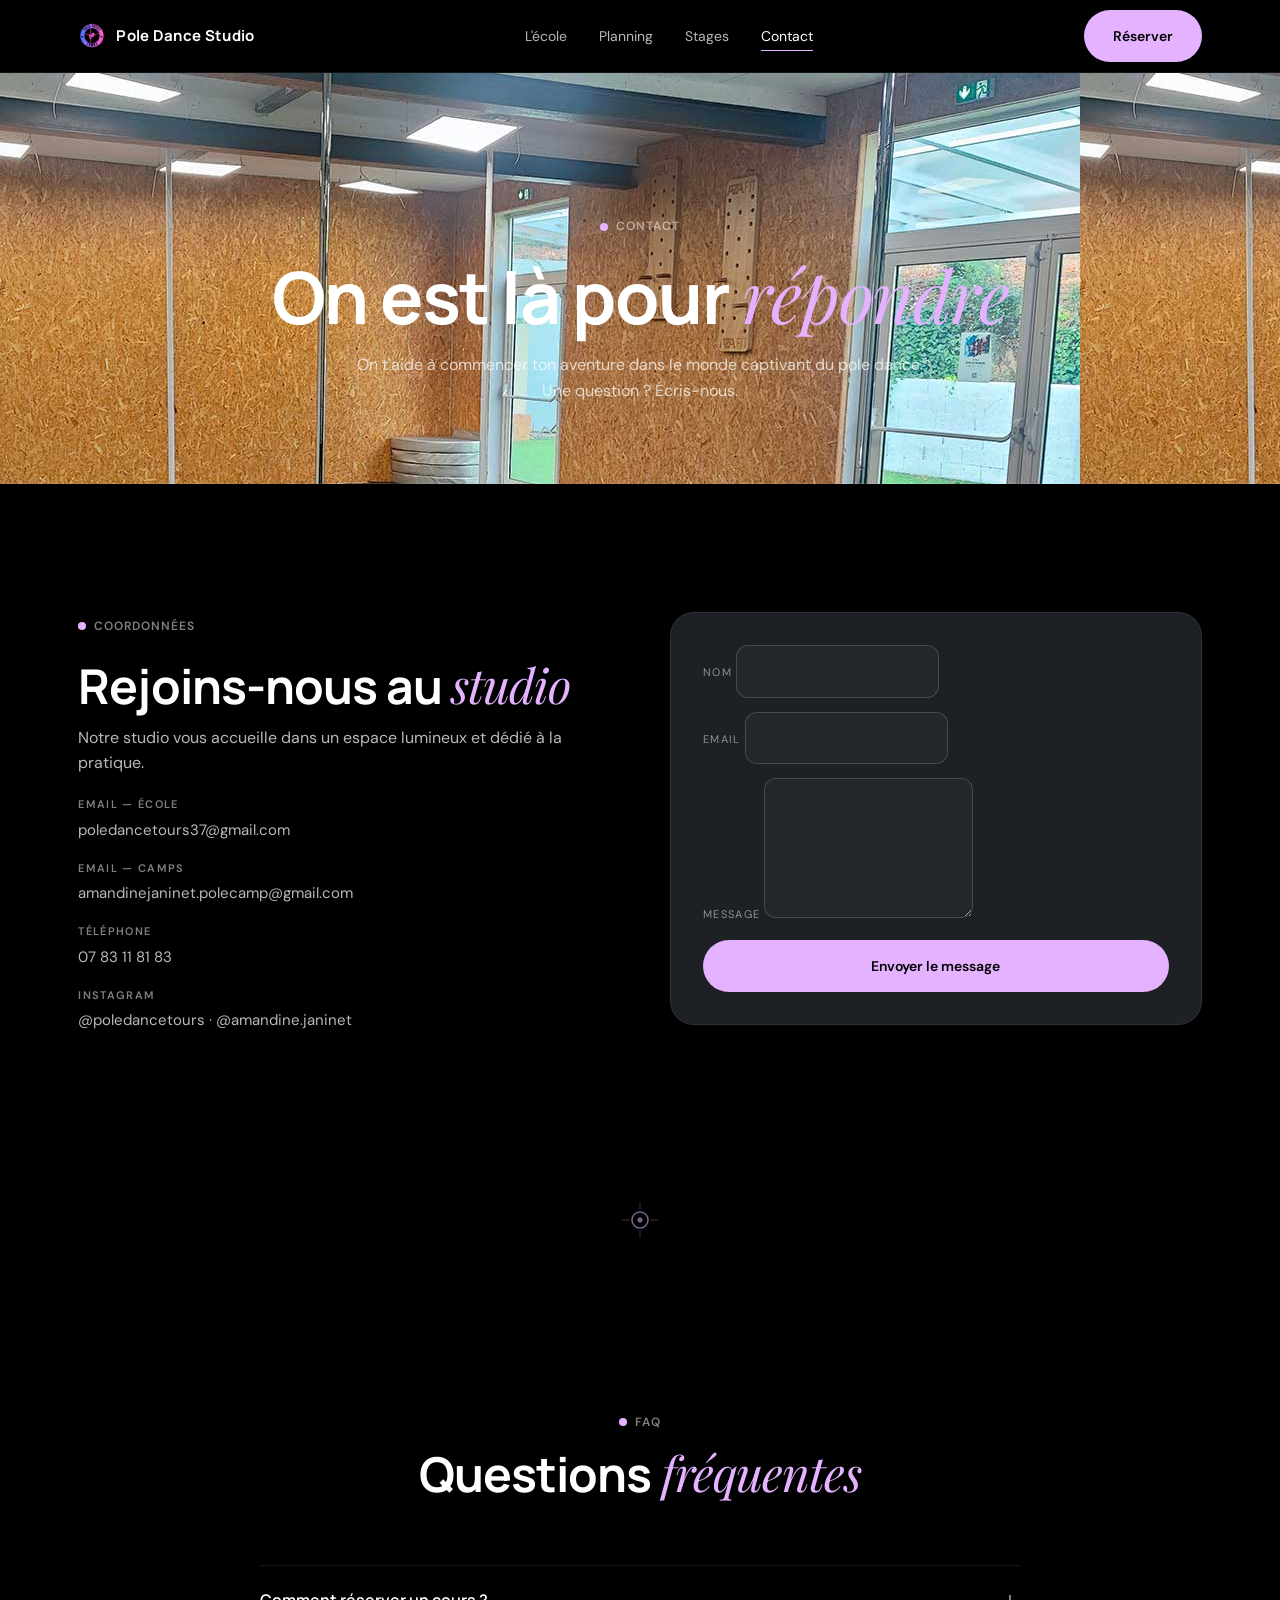
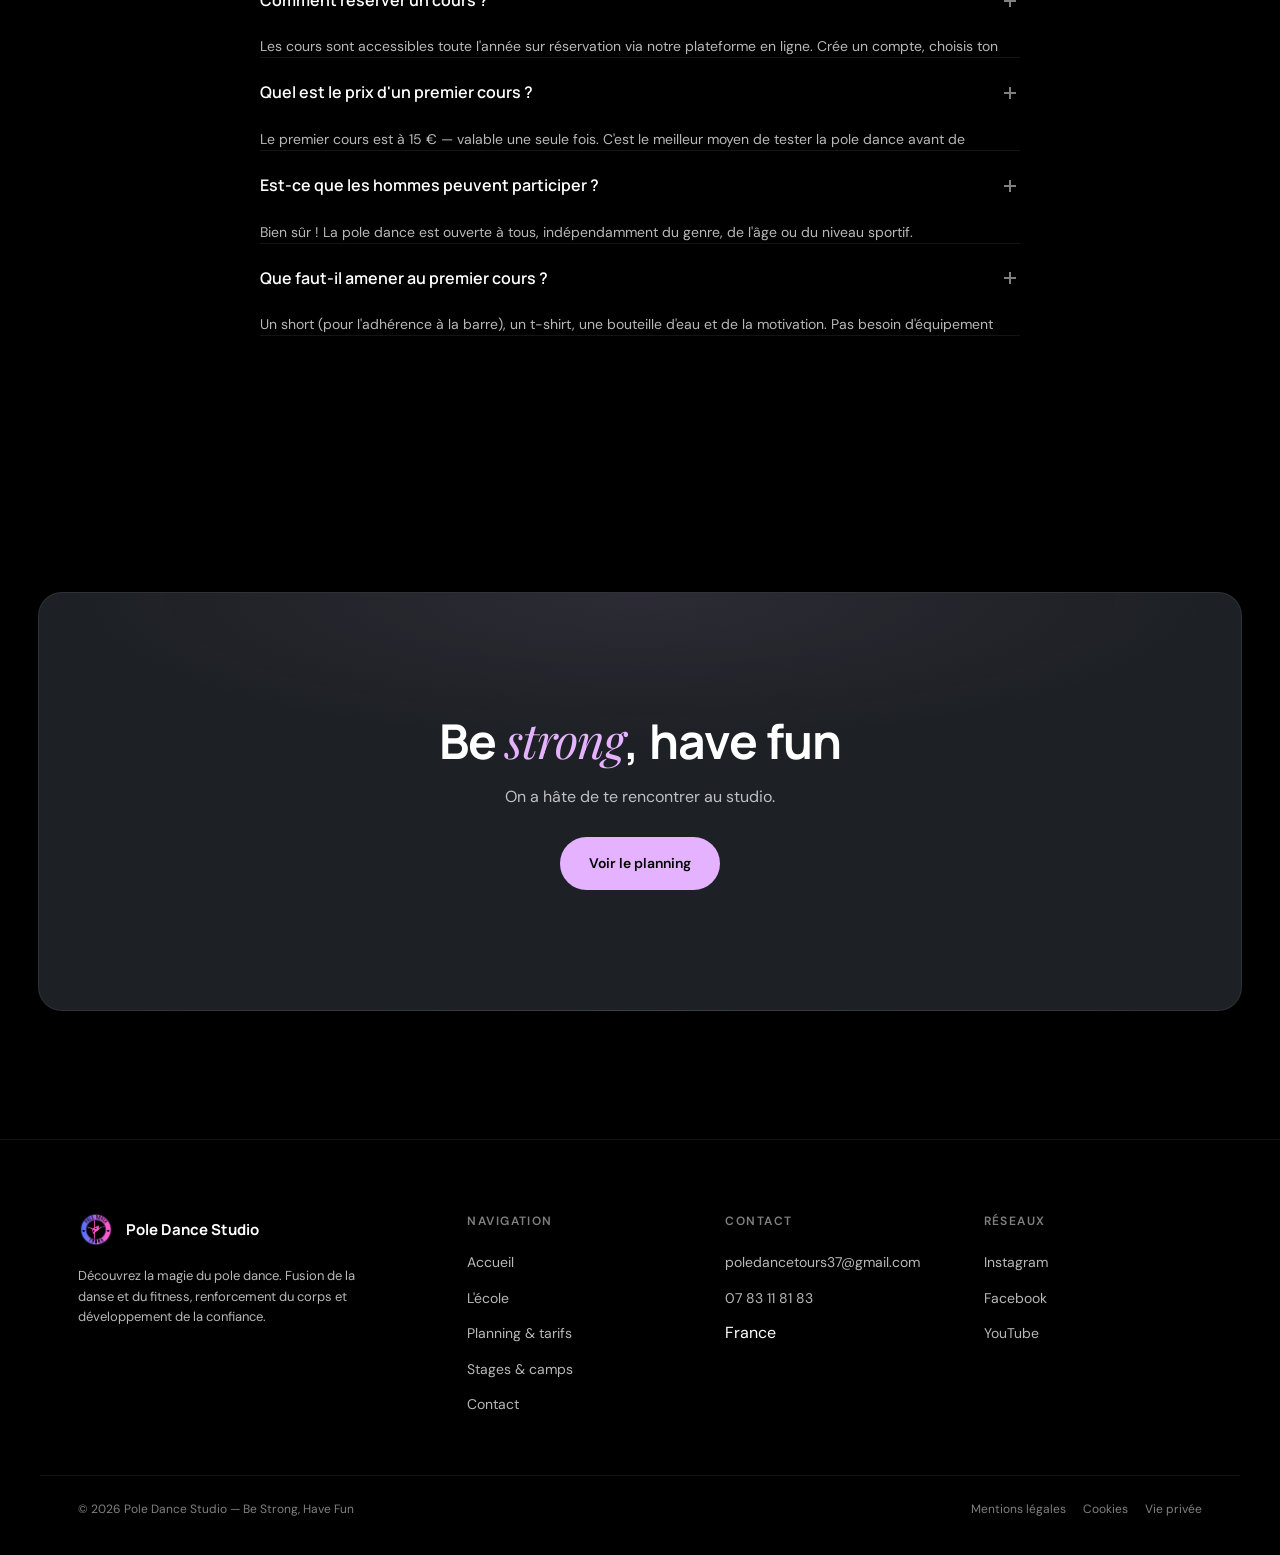
==== commit 3bc73d0f: "fix: corrections iteration 1 — bugs, visuels, cleanup, harmonisation Bugs critiques: - Map Leaflet: " ====
--- a/contact.html
+++ b/contact.html
@@ -95,6 +95,10 @@
     </div>
   </section>
 
+  <div class="section-divider" data-reveal="scale-in">
+    <svg viewBox="0 0 40 40" fill="none" xmlns="http://www.w3.org/2000/svg"><circle cx="20" cy="20" r="8" stroke="currentColor" stroke-width="1.5"/><circle cx="20" cy="20" r="2.5" fill="currentColor"/><line x1="20" y1="2" x2="20" y2="10" stroke="currentColor" stroke-width="1" opacity=".5"/><line x1="20" y1="30" x2="20" y2="38" stroke="currentColor" stroke-width="1" opacity=".5"/><line x1="2" y1="20" x2="10" y2="20" stroke="currentColor" stroke-width="1" opacity=".5"/><line x1="30" y1="20" x2="38" y2="20" stroke="currentColor" stroke-width="1" opacity=".5"/></svg>
+  </div>
+
   <!-- FAQ -->
   <section>
     <div class="container">
--- a/assets/css/style.css
+++ b/assets/css/style.css
@@ -125,21 +125,21 @@
 .nav-wrap.is-scrolled .nav { height:56px; }
 
 /* ---------- Hero ---------- */
-.hero { text-align:center; padding:clamp(48px,8vw,100px) var(--gutter) 0; }
+.hero { text-align:center; padding:clamp(56px,8vw,110px) var(--gutter) clamp(48px,6vw,80px); }
 .hero__badge { margin-bottom:20px; }
 .hero h1 { max-width:18ch; margin:0 auto 18px; }
 .hero h1 em { display:inline; }
 .hero__lead { max-width:48ch; margin:0 auto 28px; font-size:1.05rem; color:var(--text-muted); }
 .hero__images {
   display:flex; justify-content:center; align-items:flex-end; gap:clamp(16px,2.5vw,32px);
-  max-width:960px; margin:clamp(32px,5vw,64px) auto 0; padding-inline:var(--gutter);
+  max-width:960px; margin:clamp(48px,7vw,88px) auto 0; padding-inline:var(--gutter);
   perspective:800px;
 }
 .hero__img {
   border-radius:var(--radius); overflow:hidden; border:1px solid var(--border);
   flex:0 0 30%; max-width:300px;
 }
-.hero__img--center { flex:0 0 36%; max-width:380px; transform:translateY(-12px); z-index:2; }
+.hero__img--center { flex:0 0 38%; max-width:420px; transform:translateY(-16px); z-index:2; }
 .hero__img--left { transform:rotate(-5deg) translateY(8px); }
 .hero__img--right { transform:rotate(5deg) translateY(8px); }
 .hero__img img { width:100%; aspect-ratio:4/5; object-fit:cover; display:block; }
@@ -237,17 +237,7 @@
 .testimonial__role { font-size:12px; color:var(--text-dim); }
 
 /* ---------- Studio features (3-col) ---------- */
-.studio-grid { display:grid; grid-template-columns:repeat(3,1fr); gap:var(--card-gap); }
-.studio-card {
-  background:var(--surface-1); border:1px solid var(--border); border-radius:var(--radius);
-  overflow:hidden; transition:border-color .3s, transform .3s;
-}
-.studio-card:hover { border-color:var(--border-strong); transform:translateY(-3px); }
-.studio-card__img { aspect-ratio:16/10; }
-.studio-card__img img { width:100%; height:100%; object-fit:cover; }
-.studio-card__body { padding:24px; }
-.studio-card h3 { margin-bottom:8px; }
-.studio-card p { font-size:var(--small); margin:0; }
+/* studio-grid/studio-card: removed (replaced by studio-features + studio-gallery) */
 
 /* ---------- FAQ accordion ---------- */
 .faq-list { max-width:760px; margin-inline:auto; display:grid; gap:0; }
@@ -258,14 +248,15 @@
   padding:22px 0; font-family:var(--font-display); font-weight:600; font-size:1rem;
   color:var(--text); text-align:left; cursor:pointer; background:transparent; border:0;
 }
-/* base ::after overridden below with SVG mask */
-/* old max-height approach replaced by grid-template-rows below */
+/* FAQ icon: SVG mask + rotate, see below */
+/* FAQ answer: grid-template-rows 0fr→1fr */
 .faq-a p { font-size:var(--small); color:var(--text-muted); padding-bottom:22px; margin:0; }
 
 /* ---------- CTA banner ---------- */
 .cta-banner {
   text-align:center; padding:clamp(64px,10vw,120px) var(--gutter);
-  background:var(--surface-1); border-radius:var(--radius); border:1px solid var(--border);
+  background:radial-gradient(ellipse 80% 60% at 50% 0%, rgba(229,178,255,.08), transparent 60%), var(--surface-1);
+  border-radius:var(--radius); border:1px solid var(--border);
   margin-inline:var(--gutter);
 }
 .cta-banner h2 { margin-bottom:16px; }
@@ -324,10 +315,7 @@
 .contact-form textarea { min-height:140px; resize:vertical; }
 .contact-form input:focus,.contact-form textarea:focus { border-color:var(--accent); }
 
-/* ---------- News tiles ---------- */
-.news-grid { display:grid; grid-template-columns:repeat(3,1fr); gap:14px; }
-.news-tile { aspect-ratio:1; background:var(--surface-1) center/cover no-repeat; border:1px solid var(--border); border-radius:var(--radius-sm); transition:transform .3s; }
-.news-tile:hover { transform:scale(1.02); }
+/* news-grid/news-tile: removed (unused) */
 
 /* ---------- Stages panels ---------- */
 .panels { display:grid; grid-template-columns:1fr 1fr; gap:var(--card-gap); }
@@ -355,16 +343,19 @@
 .section-divider {
   display:flex; justify-content:center; padding:clamp(24px,4vw,40px) 0;
 }
-.section-divider svg { width:40px; height:40px; color:var(--accent); }
+.section-divider svg { width:40px; height:40px; color:var(--accent); opacity:.55; }
 
 /* ---------- Pricing — featured scale + CTA ---------- */
 .price-card { position:relative; }
 .price-card .btn { margin-top:auto; }
 .price-card--featured {
-  transform:scale(1.03);
-  box-shadow:0 20px 60px -20px rgba(229,178,255,.2);
-}
-.price-card--featured:hover { transform:scale(1.05); }
+  border-color:var(--accent);
+  background:linear-gradient(180deg, rgba(229,178,255,.12), var(--surface-1));
+  box-shadow:0 24px 80px -24px rgba(229,178,255,.35);
+}
+.price-card--featured:hover {
+  box-shadow:0 32px 100px -24px rgba(229,178,255,.45);
+}
 .price-card__icon { margin-bottom:4px; color:var(--accent); }
 .price-card__icon svg { width:32px; height:32px; }
 
@@ -382,7 +373,12 @@
 }
 .testimonials-nav button:hover { border-color:var(--text); background:rgba(255,255,255,.05); }
 .testimonials-nav button:disabled { opacity:.3; cursor:default; }
-.testimonials-nav .slider-index { font-size:13px; color:var(--text-dim); min-width:40px; text-align:center; }
+.slider-dots { display:flex; gap:8px; align-items:center; }
+.slider-dot {
+  width:8px; height:8px; border-radius:50%; background:var(--border-strong);
+  border:0; padding:0; cursor:pointer; transition:background .25s ease, transform .25s ease;
+}
+.slider-dot.is-active { background:var(--accent); transform:scale(1.3); }
 
 /* ---------- Studio features (text only) + gallery ---------- */
 .studio-features { display:grid; grid-template-columns:repeat(3,1fr); gap:var(--card-gap); margin-bottom:clamp(32px,5vw,56px); }
@@ -393,7 +389,7 @@
 .studio-feature p { font-size:var(--small); margin:0; }
 
 .studio-gallery {
-  display:grid; grid-template-columns:repeat(5,1fr); gap:12px;
+  display:grid; grid-template-columns:repeat(4,1fr); gap:12px;
 }
 .studio-gallery__img {
   border-radius:var(--radius-sm); overflow:hidden; border:1px solid var(--border);
@@ -407,9 +403,11 @@
 .location-grid { display:grid; grid-template-columns:1fr 1fr; gap:clamp(32px,5vw,60px); align-items:center; }
 .location-map {
   border-radius:var(--radius); overflow:hidden; border:1px solid var(--border);
-  aspect-ratio:4/3; background:var(--surface-1);
-}
-#studio-map { width:100%; height:100%; }
+  background:var(--surface-1); position:relative;
+  min-height:420px; aspect-ratio:4/3;
+}
+#studio-map { position:absolute; inset:0; width:100%; height:100%; }
+.leaflet-container { background:var(--surface-1)!important; }
 
 /* ---------- FAQ improved (grid-rows) ---------- */
 .faq-q::after {
@@ -489,7 +487,7 @@
   .hero__img { flex:0 0 auto; max-width:100%; width:100%; }
   .hero__img--center { max-width:100%; }
   .hero__img:nth-child(n+3) { display:none; }
-  .instructors,.pricing-grid,.news-grid { grid-template-columns:1fr; }
+  .instructors,.pricing-grid { grid-template-columns:1fr; }
   .class-card { grid-template-columns:1fr; }
   .class-card__img { aspect-ratio:16/9; }
   .studio-gallery { grid-template-columns:repeat(2,1fr); }
@@ -500,7 +498,6 @@
   .cta-banner { margin-inline:0; border-radius:0; }
   .panel { padding:28px; min-height:380px; }
   .location-map { aspect-ratio:16/10; }
-  .price-card--featured { transform:none; }
 }
 @media (max-width:480px) {
   .hero__img:nth-child(n+2) { display:none; }
